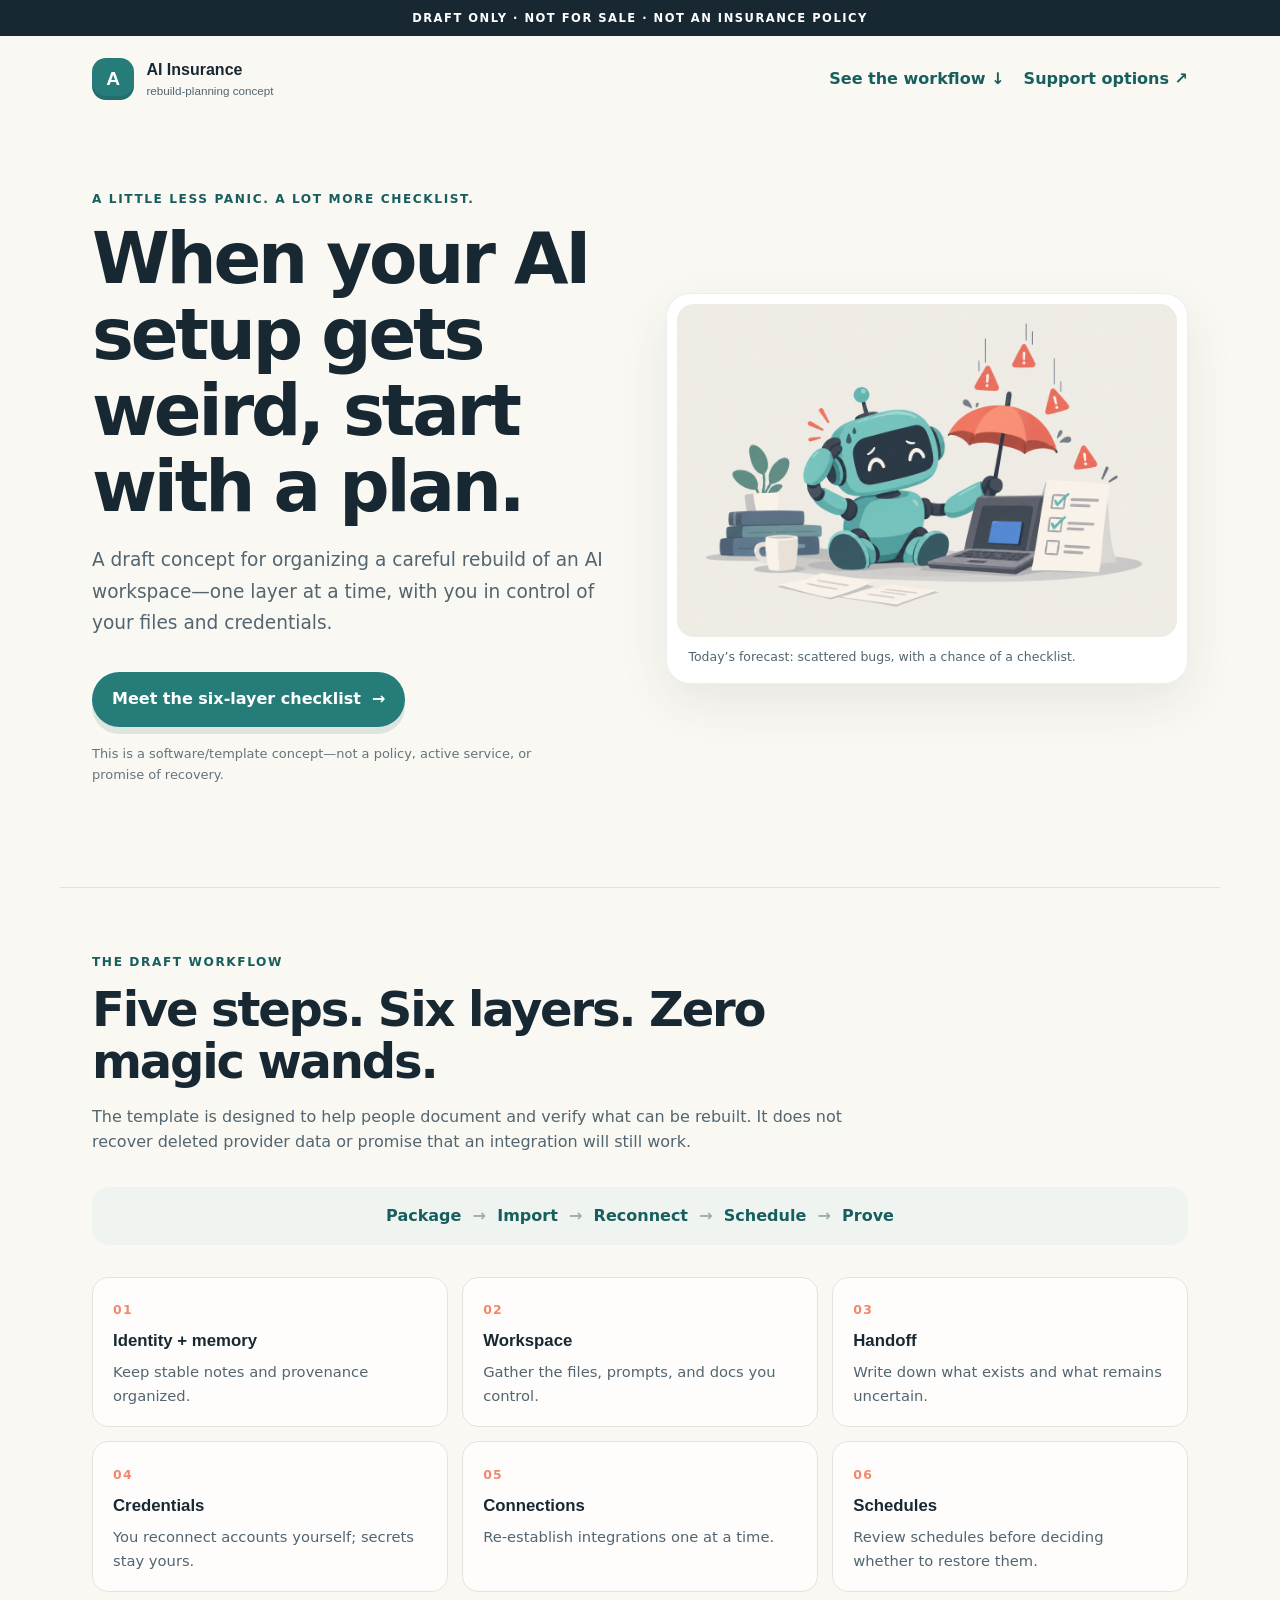
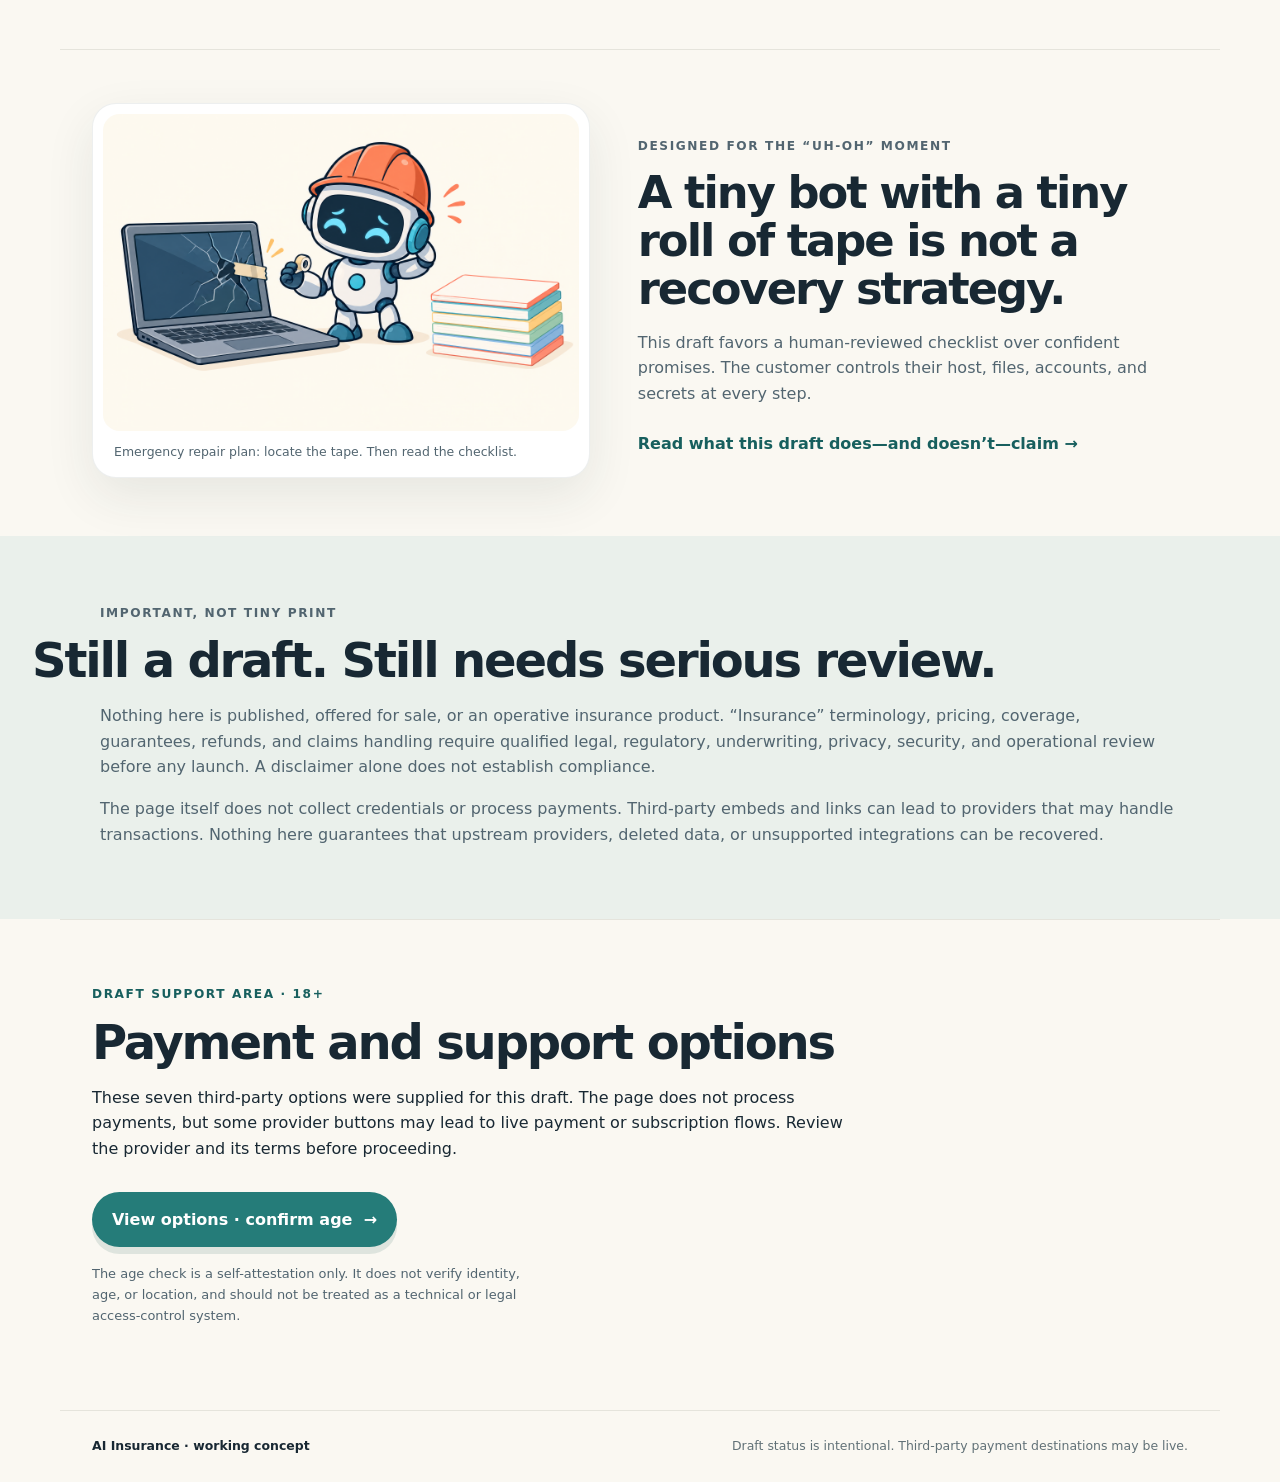
==== site/index.html @ 44a425a3 "Add files via upload" ====
<!doctype html>
<html lang="en">
<head>
  <meta charset="utf-8">
  <meta name="viewport" content="width=device-width, initial-scale=1">
  <meta name="robots" content="noindex, nofollow">
  <meta name="description" content="A draft concept for organizing a careful, customer-controlled AI workspace rebuild.">
  <title>AI Insurance — Rebuild planning draft</title>
  <link rel="icon" href="./assets/favicon.svg" type="image/svg+xml">
  <link rel="stylesheet" href="./styles.css">
</head>
<body>
  <a class="skip-link" href="#main">Skip to content</a>
  <div class="draft-ribbon" role="note">DRAFT ONLY · NOT FOR SALE · NOT AN INSURANCE POLICY</div>
  <header class="site-header">
    <a class="brand" href="#top" aria-label="AI Insurance draft home"><span class="brand-mark" aria-hidden="true">A</span><span>AI Insurance <small>rebuild-planning concept</small></span></a>
    <nav class="header-nav" aria-label="Main navigation">
      <a class="header-link" href="#workflow">See the workflow <span aria-hidden="true">↓</span></a>
      <a class="header-link" href="#support">Support options <span aria-hidden="true">↗</span></a>
    </nav>
  </header>
  <main id="main">
    <section class="hero" id="top">
      <div class="hero-copy">
        <p class="eyebrow">A little less panic. A lot more checklist.</p>
        <h1>When your AI setup gets weird, start with a plan.</h1>
        <p class="lead">A draft concept for organizing a careful rebuild of an AI workspace—one layer at a time, with you in control of your files and credentials.</p>
        <a class="button" href="#workflow">Meet the six-layer checklist <span aria-hidden="true">→</span></a>
        <p class="microcopy">This is a software/template concept—not a policy, active service, or promise of recovery.</p>
      </div>
      <figure class="hero-art">
        <img src="./assets/ai-insurance-bot-bluescreen.png" alt="A mildly flustered little robot protects a laptop from tiny error-message raindrops with an umbrella." width="1200" height="800" fetchpriority="high">
        <figcaption>Today’s forecast: scattered bugs, with a chance of a checklist.</figcaption>
      </figure>
    </section>

    <section class="workflow section" id="workflow">
      <div class="section-heading"><p class="eyebrow">The draft workflow</p><h2>Five steps. Six layers. Zero magic wands.</h2><p>The template is designed to help people document and verify what can be rebuilt. It does not recover deleted provider data or promise that an integration will still work.</p></div>
      <div class="steps" aria-label="Draft workflow steps"><span>Package</span><b aria-hidden="true">→</b><span>Import</span><b aria-hidden="true">→</b><span>Reconnect</span><b aria-hidden="true">→</b><span>Schedule</span><b aria-hidden="true">→</b><span>Prove</span></div>
      <div class="layer-grid">
        <article><span class="number">01</span><h3>Identity + memory</h3><p>Keep stable notes and provenance organized.</p></article>
        <article><span class="number">02</span><h3>Workspace</h3><p>Gather the files, prompts, and docs you control.</p></article>
        <article><span class="number">03</span><h3>Handoff</h3><p>Write down what exists and what remains uncertain.</p></article>
        <article><span class="number">04</span><h3>Credentials</h3><p>You reconnect accounts yourself; secrets stay yours.</p></article>
        <article><span class="number">05</span><h3>Connections</h3><p>Re-establish integrations one at a time.</p></article>
        <article><span class="number">06</span><h3>Schedules</h3><p>Review schedules before deciding whether to restore them.</p></article>
      </div>
    </section>

    <section class="promo section" aria-labelledby="promo-heading">
      <figure class="promo-art"><img src="./assets/ai-insurance-error-umbrella.png" alt="A tiny robot in a hard hat tries to repair a laptop with a comically small piece of tape while blank checklist cards wait nearby." width="1200" height="800" loading="lazy"><figcaption>Emergency repair plan: locate the tape. Then read the checklist.</figcaption></figure>
      <div><p class="eyebrow">Designed for the “uh-oh” moment</p><h2 id="promo-heading">A tiny bot with a tiny roll of tape is not a recovery strategy.</h2><p>This draft favors a human-reviewed checklist over confident promises. The customer controls their host, files, accounts, and secrets at every step.</p><a class="text-link" href="#boundaries">Read what this draft does—and doesn’t—claim <span aria-hidden="true">→</span></a></div>
    </section>

    <section class="boundaries section" id="boundaries">
      <p class="eyebrow">Important, not tiny print</p><h2>Still a draft. Still needs serious review.</h2>
      <p>Nothing here is published, offered for sale, or an operative insurance product. “Insurance” terminology, pricing, coverage, guarantees, refunds, and claims handling require qualified legal, regulatory, underwriting, privacy, security, and operational review before any launch. A disclaimer alone does not establish compliance.</p>
      <p>The page itself does not collect credentials or process payments. Third-party embeds and links can lead to providers that may handle transactions. Nothing here guarantees that upstream providers, deleted data, or unsupported integrations can be recovered.</p>
    </section>

    <section class="support section" id="support" aria-labelledby="support-title">
      <div class="section-heading">
        <p class="eyebrow">Draft support area · 18+</p>
        <h2 id="support-title">Payment and support options</h2>
        <p>These seven third-party options were supplied for this draft. The page does not process payments, but some provider buttons may lead to live payment or subscription flows. Review the provider and its terms before proceeding.</p>
        <button class="button" id="open-age-gate" type="button">View options · confirm age <span aria-hidden="true">→</span></button>
        <p class="microcopy">The age check is a self-attestation only. It does not verify identity, age, or location, and should not be treated as a technical or legal access-control system.</p>
      </div>

      <div id="support-options" hidden aria-labelledby="support-options-heading">
        <h3 class="support-options-heading" id="support-options-heading" tabindex="-1">Available third-party options</h3>
        <p class="support-disclaimer" role="note"><strong>Draft notice:</strong> This project is not for sale and is not an insurance product. The destinations below may be live. No payment has been initiated or tested as part of this draft update.</p>
        <div class="support-card-grid">
          <article class="support-card">
            <h4>PayPal subscription</h4>
            <p>Subscription button supplied for this draft.</p>
            <div id="paypal-button-container-P-4FD24238VX4902214NK2XP2Y" aria-label="PayPal subscription button"></div>
            <p class="provider-status" id="paypal-status" aria-live="polite"></p>
          </article>

          <article class="support-card">
            <h4>GitHub Sponsors</h4>
            <p>Sponsor Git-FED through GitHub.</p>
            <div class="provider-embed" id="github-sponsors-frame"></div>
          </article>

          <article class="support-card">
            <h4>Ko-fi</h4>
            <p>The supplied Ko-fi script adds a floating “Support me” button after you confirm age.</p>
            <p class="provider-status" id="kofi-status" aria-live="polite"></p>
          </article>

          <article class="support-card">
            <h4>Buy Me a Coffee</h4>
            <a href="https://www.buymeacoffee.com/fedpromptly" target="_blank" rel="noopener noreferrer" aria-label="Buy me a book on Buy Me a Coffee">
              <img class="provider-button-image" data-deferred-src="https://img.buymeacoffee.com/button-api/?text=Buy me a book&emoji=📖&slug=fedpromptly&button_colour=FFDD00&font_colour=000000&font_family=Cookie&outline_colour=000000&coffee_colour=ffffff" alt="Buy me a book">
            </a>
          </article>

          <article class="support-card">
            <h4>NOWPayments</h4>
            <p>Cryptocurrency payment link.</p>
            <a href="https://nowpayments.io/payment/?iid=5997958570&source=button" target="_blank" rel="noreferrer noopener" aria-label="Open NOWPayments checkout">
              <img class="provider-button-image nowpayments-image" data-deferred-src="https://nowpayments.io/images/embeds/payments-button-white.svg" alt="Cryptocurrency &amp; Bitcoin payment button by NOWPayments">
            </a>
          </article>

          <article class="support-card">
            <h4>Stripe</h4>
            <p>Stripe buy button supplied for this draft.</p>
            <stripe-buy-button buy-button-id="buy_btn_1UJKaaJaRf233kfWKZ81fcIe" publishable-key="pk_live_51UIdAGJaRf233kfWlFacR31IYVGdjCVAttNFzIgQGXQzrUdc894iJcBqamRZNwF11z2AN5kvjyzitor462f2egVI00UmKj0sd8"></stripe-buy-button>
          </article>

          <article class="support-card support-card-wide">
            <h4>Patreon</h4>
            <p>Patreon checkout URL supplied for this draft.</p>
            <a class="text-link" href="https://www.patreon.com/checkout/16145898/28759937?client_id=yieuxJary8ZL-f8_KU2x6CLgr8nrI8W61ttU1yzFIpPl4KhhtqsjGDWTKdh0e-gx&state=05d4a8d93af762ab4aa99e75678389c6&response_type=code&amt=5.0&pledge_insufficient=True&redirect_uri=https%3A%2F%2Fwww.patreon.com%2Foauth2%2Fbecome-patron%3Fredirect_uri%3Dhttps%253A%252F%252Fgithub.com%252Fsponsors%252Faccounts%252Fpatreon%26client_id%3DyieuxJary8ZL-f8_KU2x6CLgr8nrI8W61ttU1yzFIpPl4KhhtqsjGDWTKdh0e-gx%26min_cents%3D500%26campaign_id%3D16145898%26response_type%3Dcode%26state%3D05d4a8d93af762ab4aa99e75678389c6%26scope%3Didentity%2Bidentity%255Bemail%255D%2Bcampaigns%2Bw%253Acampaigns.webhook%2Bcampaigns.members&start_flow=become_patron&scope=identity+identity%5Bemail%5D+campaigns+w%3Acampaigns.webhook+campaigns.members" target="_blank" rel="noopener noreferrer">Open Patreon checkout <span aria-hidden="true">↗</span></a>
            <p class="provider-note">The supplied checkout URL is preserved unchanged. Its <code>state</code> value may be temporary; verify it before any release.</p>
          </article>
        </div>
      </div>
    </section>
  </main>

  <dialog id="age-gate" class="age-gate" aria-labelledby="age-gate-title" aria-describedby="age-gate-description">
    <form method="dialog" class="age-gate-content">
      <h2 id="age-gate-title">Age confirmation required</h2>
      <p id="age-gate-description">The payment and support area is intended for adults. Confirm that you are 18 or older and legally permitted to view these options where you live. This checkbox is a self-attestation; it does not verify your age or location.</p>
      <label class="age-check">
        <input type="checkbox" id="age-confirmation">
        <span>I confirm I am 18 or older and legally eligible to view these options.</span>
      </label>
      <div class="age-gate-actions">
        <button class="button" id="confirm-age" type="button" disabled>Continue to options</button>
        <button class="gate-cancel" id="cancel-age" type="button">Cancel</button>
      </div>
    </form>
  </dialog>

  <footer class="site-footer"><span>AI Insurance · working concept</span><span>Draft status is intentional. Third-party payment destinations may be live.</span></footer>

  <script>
    (() => {
      const openGateButton = document.getElementById('open-age-gate');
      const gate = document.getElementById('age-gate');
      const ageCheckbox = document.getElementById('age-confirmation');
      const confirmAgeButton = document.getElementById('confirm-age');
      const cancelAgeButton = document.getElementById('cancel-age');
      const supportOptions = document.getElementById('support-options');
      let providersLoaded = false;

      openGateButton.addEventListener('click', () => {
        ageCheckbox.checked = false;
        confirmAgeButton.disabled = true;
        gate.showModal();
      });

      ageCheckbox.addEventListener('change', () => {
        confirmAgeButton.disabled = !ageCheckbox.checked;
      });

      cancelAgeButton.addEventListener('click', () => gate.close());

      confirmAgeButton.addEventListener('click', () => {
        if (!ageCheckbox.checked) return;
        gate.close();
        supportOptions.hidden = false;
        loadProviderAssets();
        document.getElementById('support-options-heading').focus();
      });

      function addScript(id, src, onload) {
        if (document.getElementById(id)) return;
        const script = document.createElement('script');
        script.id = id;
        script.src = src;
        script.async = true;
        if (onload) script.onload = onload;
        script.onerror = () => {
          const status = document.getElementById(id === 'kofi-widget-script' ? 'kofi-status' : 'paypal-status');
          if (status) status.textContent = 'The provider embed could not be loaded. You can try again later.';
        };
        document.body.appendChild(script);
      }

      function loadProviderAssets() {
        if (providersLoaded) return;
        providersLoaded = true;

        document.querySelectorAll('[data-deferred-src]').forEach((asset) => {
          asset.src = asset.dataset.deferredSrc;
          asset.removeAttribute('data-deferred-src');
        });

        const sponsorsFrame = document.createElement('iframe');
        sponsorsFrame.src = 'https://github.com/sponsors/Git-FED/button';
        sponsorsFrame.title = 'Sponsor Git-FED';
        sponsorsFrame.height = '32';
        sponsorsFrame.width = '114';
        sponsorsFrame.style.border = '0';
        sponsorsFrame.style.borderRadius = '6px';
        sponsorsFrame.loading = 'lazy';
        sponsorsFrame.referrerPolicy = 'no-referrer';
        document.getElementById('github-sponsors-frame').appendChild(sponsorsFrame);

        addScript('paypal-sdk-script', 'https://www.paypal.com/sdk/js?client-id=BAA_ndqaWMyQwTnDZ0LXwLQ22jdJo9uxkeXYqmBbF-hD41HMiZ83mvOcx1Kti0b6ZfXfje7Q1ievNaS8Ok&vault=true&intent=subscription', () => {
          if (!window.paypal) return;
          window.paypal.Buttons({
            style: {
              shape: 'rect',
              color: 'gold',
              layout: 'vertical',
              label: 'subscribe'
            },
            createSubscription: (data, actions) => actions.subscription.create({
              plan_id: 'P-4FD24238VX4902214NK2XP2Y',
              quantity: 1
            }),
            onApprove: (data) => {
              document.getElementById('paypal-status').textContent = `Subscription approved. PayPal subscription ID: ${data.subscriptionID}`;
            }
          }).render('#paypal-button-container-P-4FD24238VX4902214NK2XP2Y');
        });

        addScript('stripe-buy-button-script', 'https://js.stripe.com/v3/buy-button.js');

        addScript('kofi-widget-script', 'https://storage.ko-fi.com/cdn/scripts/overlay-widget.js', () => {
          if (!window.kofiWidgetOverlay) return;
          window.kofiWidgetOverlay.draw('fedpromptly', {
            'type': 'floating-chat',
            'floating-chat.donateButton.text': 'Support me',
            'floating-chat.donateButton.background-color': '#00b9fe',
            'floating-chat.donateButton.text-color': '#fff'
          });
        });
      }
    })();
  </script>
</body>
</html>
---- site/styles.css ----
:root{color-scheme:light;--ink:#182833;--muted:#526570;--paper:#faf8f2;--white:#fff;--teal:#257c79;--teal-dark:#175f5e;--coral:#ef886d;--line:#e5e4dc;--soft:#eff4f0;--shadow:0 18px 50px rgba(29,50,55,.09)}
*{box-sizing:border-box}html{scroll-behavior:smooth}body{margin:0;background:var(--paper);color:var(--ink);font-family:'DM Sans',system-ui,-apple-system,BlinkMacSystemFont,'Segoe UI',sans-serif;line-height:1.6}a{color:inherit}.skip-link{position:absolute;left:-9999px;top:8px;background:#fff;padding:.7rem 1rem;z-index:10}.skip-link:focus{left:8px}.draft-ribbon{padding:.55rem 1rem;background:var(--ink);color:#fff;text-align:center;font-size:.72rem;font-weight:700;letter-spacing:.13em}.site-header{max-width:1160px;margin:auto;padding:1.35rem 2rem;display:flex;align-items:center;justify-content:space-between;gap:1rem}.brand{display:flex;align-items:center;gap:.75rem;text-decoration:none;font-family:Manrope,sans-serif;font-weight:800;line-height:1.15}.brand small{display:block;margin-top:.25rem;color:var(--muted);font:500 .73rem 'DM Sans',sans-serif}.brand-mark{display:grid;place-items:center;width:2.65rem;height:2.65rem;border-radius:14px;background:var(--teal);color:#fff;font-size:1.2rem;box-shadow:inset 0 -4px 0 rgba(0,0,0,.1)}.muse-mark{background:var(--coral);color:#3b2926}.header-link,.text-link{color:var(--teal-dark);font-weight:700;text-decoration:none}.header-link:hover,.text-link:hover{text-decoration:underline}.hero,.section{max-width:1160px;margin:0 auto;padding-left:2rem;padding-right:2rem}.hero{display:grid;grid-template-columns:1fr 1fr;gap:3.3rem;align-items:center;padding-top:3.5rem;padding-bottom:5.5rem}.eyebrow{color:var(--teal-dark);font-size:.76rem;font-weight:700;letter-spacing:.13em;text-transform:uppercase}.hero h1,.section h2{font-family:Manrope,system-ui,sans-serif;letter-spacing:-.045em;line-height:1.08}.hero h1{max-width:660px;margin:.7rem 0 1.1rem;font-size:clamp(2.7rem,5.5vw,4.8rem)}.lead{max-width:575px;color:var(--muted);font-size:1.16rem;line-height:1.7}.button{display:inline-flex;gap:.7rem;align-items:center;margin-top:.9rem;padding:.92rem 1.25rem;border-radius:999px;background:var(--teal);color:#fff;text-decoration:none;font-weight:700;box-shadow:0 7px 0 rgba(21,83,79,.12);transition:transform .18s,background .18s}.button:hover{background:var(--teal-dark);transform:translateY(-2px)}.microcopy{max-width:440px;margin-top:1.1rem;color:#65747a;font-size:.81rem}.hero-art,.promo-art{margin:0;padding:.62rem;border:1px solid rgba(26,49,53,.08);border-radius:1.5rem;background:#fff;box-shadow:var(--shadow)}.hero-art img,.promo-art img{display:block;width:100%;height:auto;aspect-ratio:3/2;object-fit:cover;border-radius:1.05rem}.hero-art figcaption,.promo-art figcaption{padding:.65rem .7rem .35rem;color:var(--muted);font-size:.78rem}.section{padding-top:3.3rem;padding-bottom:3.6rem}.workflow{border-top:1px solid var(--line);border-bottom:1px solid var(--line)}.section-heading{max-width:760px;margin-bottom:1.6rem}.section-heading h2,.promo h2,.boundaries h2{margin:.5rem 0 .9rem;font-size:clamp(2rem,4vw,3rem)}.section-heading>p:last-child,.promo p,.boundaries p{color:var(--muted)}.steps{display:flex;flex-wrap:wrap;align-items:center;justify-content:center;gap:.7rem;margin:2rem 0;padding:1rem;border-radius:1rem;background:var(--soft);color:var(--teal-dark);font-weight:700}.steps b{color:#9cadab}.layer-grid{display:grid;grid-template-columns:repeat(3,1fr);gap:.9rem}.layer-grid article{min-height:145px;padding:1.15rem 1.25rem;border:1px solid var(--line);border-radius:1rem;background:rgba(255,255,255,.75)}.number{color:var(--coral);font-size:.78rem;font-weight:800;letter-spacing:.1em}.layer-grid h3{margin:.4rem 0 .35rem;font-family:Manrope,sans-serif;font-size:1.05rem}.layer-grid p{margin:0;color:var(--muted);font-size:.92rem}.promo{display:grid;grid-template-columns:.95fr 1.05fr;gap:3rem;align-items:center}.promo h2{font-size:clamp(1.9rem,3.8vw,2.8rem)}.text-link{display:inline-block;margin-top:.5rem}.boundaries{max-width:100%;padding-top:3.5rem;padding-bottom:3.5rem;background:#eaf0eb}.boundaries>*{max-width:1080px;margin-left:auto;margin-right:auto}.boundaries p{max-width:1080px}.site-footer{display:flex;justify-content:space-between;gap:1rem;max-width:1160px;margin:auto;padding:1.6rem 2rem;color:#617177;font-size:.78rem}.site-footer span:first-child{font-weight:700;color:var(--ink)}
@media(max-width:780px){.site-header{padding:1rem 1.2rem}.hero,.promo{grid-template-columns:1fr;gap:1.8rem}.hero{padding:2.5rem 1.2rem 3.4rem}.section{padding-left:1.2rem;padding-right:1.2rem}.layer-grid{grid-template-columns:repeat(2,1fr)}.promo{padding-top:2.8rem;padding-bottom:2.8rem}.promo-art{order:2}.boundaries{padding-top:2.7rem;padding-bottom:2.7rem}.site-footer{padding:1.4rem 1.2rem;flex-direction:column}.header-link{font-size:.85rem}}
@media(max-width:480px){.draft-ribbon{font-size:.62rem;letter-spacing:.08em}.brand{font-size:.92rem}.brand-mark{width:2.35rem;height:2.35rem}.hero h1{font-size:2.75rem}.layer-grid{grid-template-columns:1fr}.steps{justify-content:flex-start;gap:.45rem;font-size:.87rem}.steps b{font-size:.75rem}.section-heading h2,.promo h2,.boundaries h2{font-size:2rem}}
@media(prefers-reduced-motion:reduce){html{scroll-behavior:auto}*,*::before,*::after{transition:none!important}}


/* Age-gated third-party support area */
.header-nav{display:flex;align-items:center;gap:1.2rem;flex-wrap:wrap}.support{border-top:1px solid var(--line);border-bottom:1px solid var(--line)}.support .section-heading{max-width:780px}.support .section-heading .button{border:0;cursor:pointer;font:inherit;font-weight:700}.support-options-heading{margin:2.2rem 0 .8rem;font-family:Manrope,system-ui,sans-serif;font-size:1.45rem;letter-spacing:-.025em}.support-disclaimer{margin:0 0 1.2rem;padding:1rem 1.1rem;border:1px solid #e7c49a;border-radius:.8rem;background:#fff8eb;color:#66533a;font-size:.91rem}.support-card-grid{display:grid;grid-template-columns:repeat(2,minmax(0,1fr));gap:1rem}.support-card{min-width:0;padding:1.25rem;border:1px solid var(--line);border-radius:1rem;background:rgba(255,255,255,.82);box-shadow:0 8px 24px rgba(29,50,55,.045)}.support-card h4{margin:0 0 .4rem;font-family:Manrope,system-ui,sans-serif;font-size:1.1rem}.support-card p{margin:.35rem 0 .75rem;color:var(--muted);font-size:.92rem}.support-card-wide{grid-column:1/-1}.provider-embed{min-height:2rem}.provider-button-image{display:block;width:auto;max-width:100%;height:auto;min-height:32px;object-fit:contain}.nowpayments-image{width:220px;max-width:100%}.provider-status:empty{display:none}.provider-note{font-size:.82rem!important}.support-card code{overflow-wrap:anywhere}.age-gate{width:min(92vw,31rem);max-width:calc(100% - 2rem);padding:0;border:1px solid rgba(24,40,51,.14);border-radius:1.15rem;background:var(--paper);color:var(--ink);box-shadow:0 24px 70px rgba(20,34,40,.32)}.age-gate::backdrop{background:rgba(18,30,36,.68);backdrop-filter:blur(3px)}.age-gate-content{padding:1.6rem}.age-gate h2{margin:0 0 .7rem;font-family:Manrope,system-ui,sans-serif;font-size:1.55rem;letter-spacing:-.035em;line-height:1.15}.age-gate-content>p{margin:0 0 1rem;color:var(--muted);font-size:.94rem;line-height:1.55}.age-check{display:flex;align-items:flex-start;gap:.7rem;margin:1rem 0 1.25rem;padding:.9rem;border:1px solid var(--line);border-radius:.8rem;background:#fff;font-size:.9rem;line-height:1.45;cursor:pointer}.age-check input{width:1.1rem;height:1.1rem;flex:0 0 auto;margin:.1rem 0 0;accent-color:var(--teal)}.age-gate-actions{display:flex;flex-wrap:wrap;align-items:center;gap:.8rem}.age-gate-actions .button{margin:0;border:0;cursor:pointer;font:inherit;font-weight:700}.age-gate-actions .button:disabled{opacity:.45;cursor:not-allowed;transform:none}.gate-cancel{padding:.75rem 1rem;border:1px solid var(--line);border-radius:999px;background:transparent;color:var(--muted);font:inherit;font-weight:600;cursor:pointer}.gate-cancel:hover{background:var(--soft);color:var(--ink)}.age-gate button:focus-visible,.age-check input:focus-visible,.support a:focus-visible{outline:3px solid #155e5c;outline-offset:3px}#support-options[hidden]{display:none!important}
@media(max-width:780px){.header-nav{gap:.75rem}.support-card-grid{grid-template-columns:1fr}.support-card-wide{grid-column:auto}}
@media(max-width:480px){.header-nav{gap:.35rem;flex-direction:column;align-items:flex-end}.support-options-heading{font-size:1.25rem}.age-gate-content{padding:1.25rem}.age-gate-actions{align-items:stretch;flex-direction:column}.age-gate-actions .button,.gate-cancel{width:100%}}
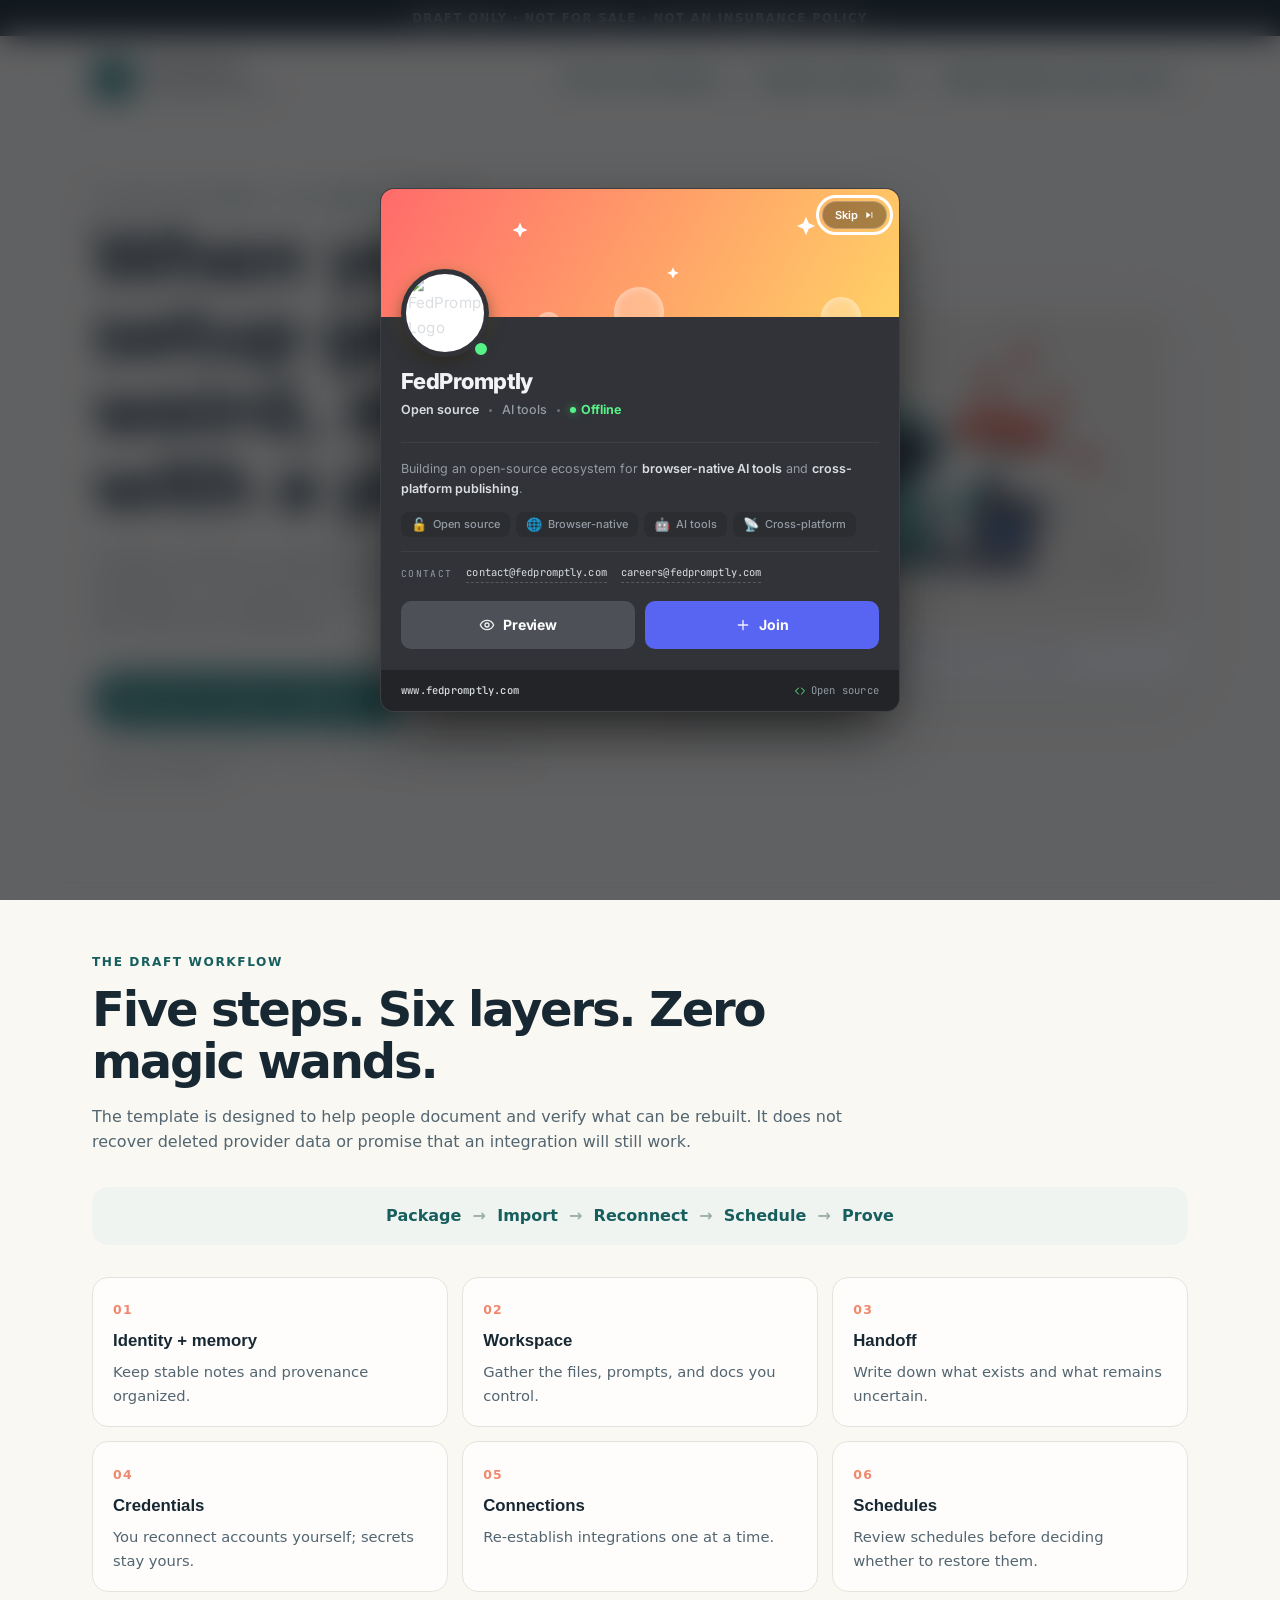
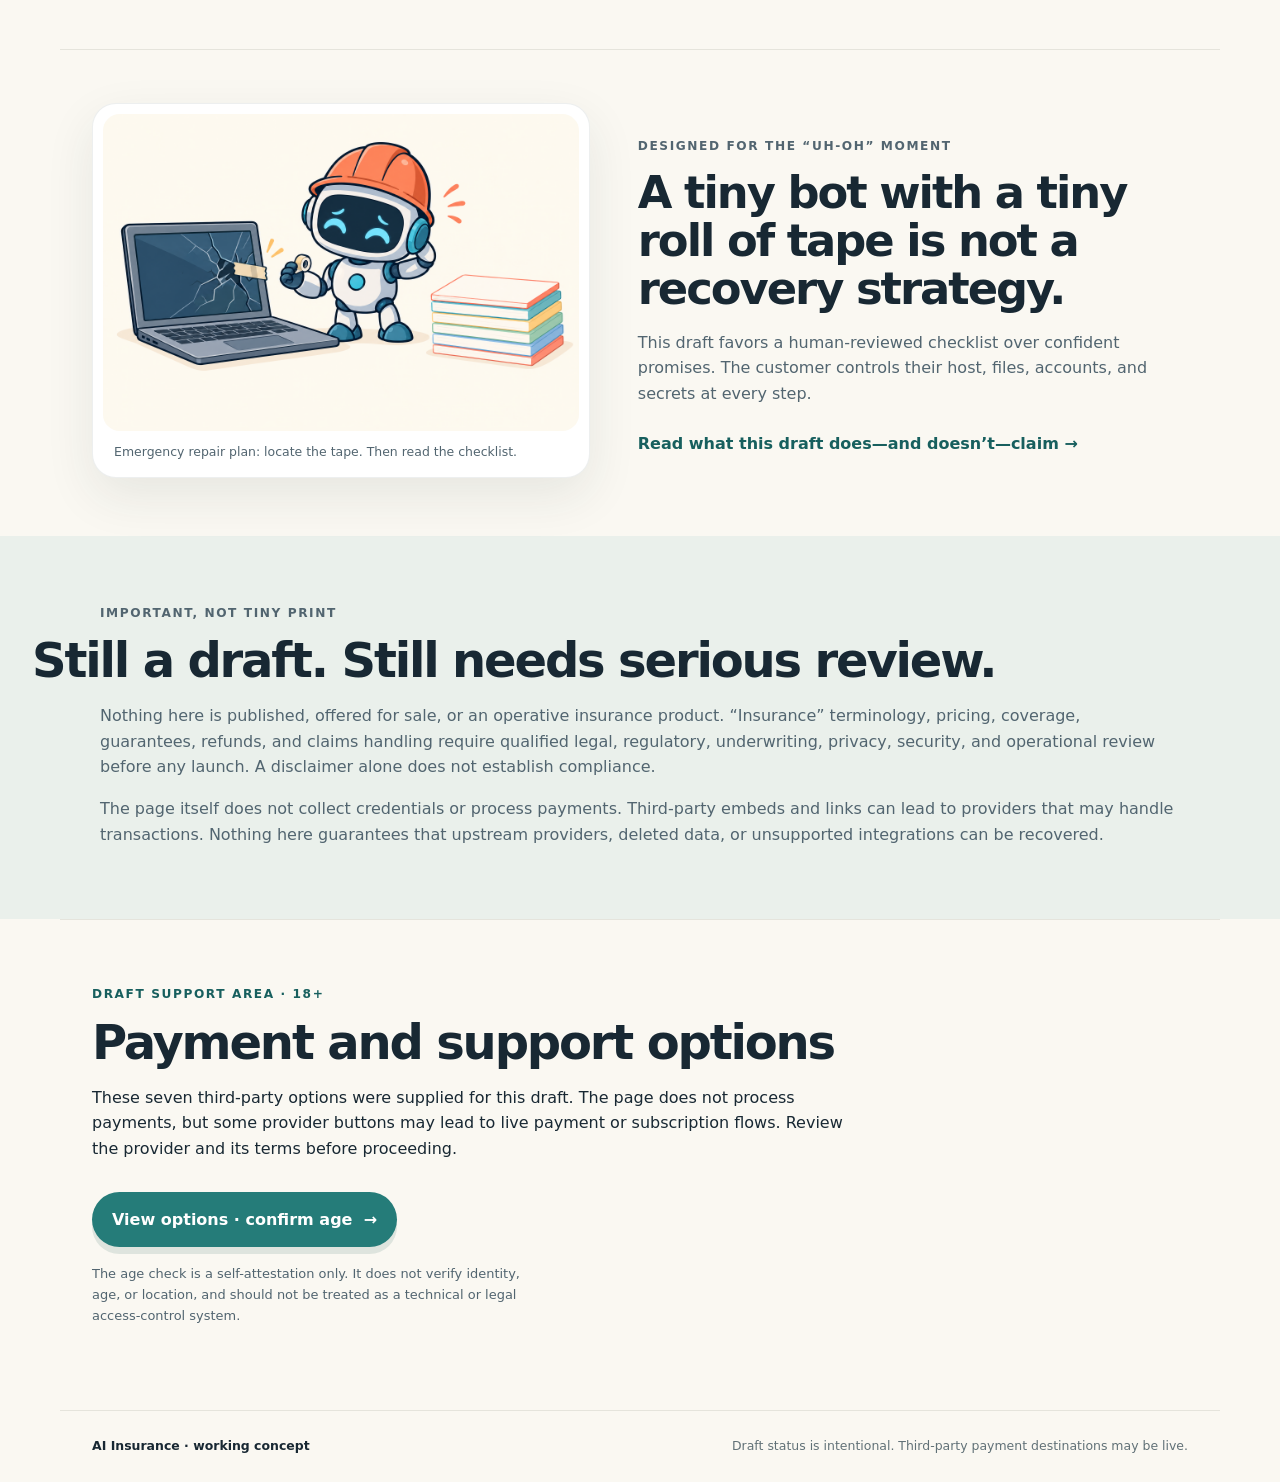
==== commit e6642f26: "Add files via upload" ====
--- a/site/index.html
+++ b/site/index.html
@@ -8,6 +8,10 @@
   <title>AI Insurance — Rebuild planning draft</title>
   <link rel="icon" href="./assets/favicon.svg" type="image/svg+xml">
   <link rel="stylesheet" href="./styles.css">
+  <link rel="preconnect" href="https://fonts.googleapis.com">
+  <link rel="preconnect" href="https://fonts.gstatic.com" crossorigin>
+  <link href="https://fonts.googleapis.com/css2?family=Inter:wght@400;500;600;700;800&family=JetBrains+Mono:wght@500&display=swap" rel="stylesheet">
+  <link rel="stylesheet" href="./fedpromptly-overlay.css">
 </head>
 <body>
   <a class="skip-link" href="#main">Skip to content</a>
@@ -17,6 +21,7 @@
     <nav class="header-nav" aria-label="Main navigation">
       <a class="header-link" href="#workflow">See the workflow <span aria-hidden="true">↓</span></a>
       <a class="header-link" href="#support">Support options <span aria-hidden="true">↗</span></a>
+      <a class="header-link" href="./fedpromptly.html">FedPromptly social invite <span aria-hidden="true">↗</span></a>
     </nav>
   </header>
   <main id="main">
@@ -121,6 +126,86 @@
       </div>
     </section>
   </main>
+
+
+
+  <dialog id="fedpromptly-overlay" aria-labelledby="fedpromptly-title" aria-describedby="fedpromptly-description" tabindex="-1">
+    <article aria-label="FedPromptly social invite" class="discord-card">
+<!-- PLAYFUL ANIMATED BANNER -->
+<div class="banner">
+<!-- SKIP BUTTON -->
+<button aria-label="Skip the invite and continue to the AI Insurance page" class="skip-btn" id="fedpromptly-dismiss" type="button">
+        Skip
+        <svg viewbox="0 0 24 24"><path d="M5.5 4.5l10 7.5-10 7.5v-15zM18 5v14h2V5h-2z"></path></svg>
+</button>
+<div class="bubble b1"></div>
+<div class="bubble b2"></div>
+<div class="bubble b3"></div>
+<div class="bubble b4"></div>
+<div class="bubble b5"></div>
+<svg class="sparkle s1" viewbox="0 0 24 24"><path d="M12 2l3 7 7 3-7 3-3 7-3-7-7-3 7-3z"></path></svg>
+<svg class="sparkle s2" viewbox="0 0 24 24"><path d="M12 2l3 7 7 3-7 3-3 7-3-7-7-3 7-3z"></path></svg>
+<svg class="sparkle s3" viewbox="0 0 24 24"><path d="M12 2l3 7 7 3-7 3-3 7-3-7-7-3 7-3z"></path></svg>
+</div>
+<div class="icon-wrap">
+<div class="server-icon">
+<img alt="FedPromptly Logo" src="https://i.ibb.co/67vXcRnx/icon.png"/>
+</div>
+<div class="online-dot" title="Online"></div>
+</div>
+<header class="card-header">
+<h1 class="server-name" id="fedpromptly-title">FedPromptly</h1>
+<div class="stats">
+<span class="tag">Open source</span>
+<i></i>
+<span>AI tools</span>
+<i></i>
+<span id="discord-online">Loading...</span>
+</div>
+</header>
+<div class="card-body">
+<p class="description" id="fedpromptly-description">
+        Building an open-source ecosystem for <strong>browser-native AI tools</strong> and <strong>cross-platform publishing</strong>.
+      </p>
+<div class="features">
+<span class="pill"><span class="emoji">🔓</span> Open source</span>
+<span class="pill"><span class="emoji">🌐</span> Browser-native</span>
+<span class="pill"><span class="emoji">🤖</span> AI tools</span>
+<span class="pill"><span class="emoji">📡</span> Cross-platform</span>
+</div>
+<div class="contacts">
+<span class="label">Contact</span>
+<a href="mailto:contact@fedpromptly.com">contact@fedpromptly.com</a>
+<a href="mailto:careers@fedpromptly.com">careers@fedpromptly.com</a>
+</div>
+<!-- BUTTON GROUP -->
+<div class="action-buttons">
+<!-- Preview Button (Secondary) -->
+<a class="btn preview-btn" href="https://www.fedpromptly.com/social" rel="noopener" target="_blank">
+<svg aria-hidden="true" fill="none" stroke="currentColor" stroke-linecap="round" stroke-linejoin="round" stroke-width="2" viewbox="0 0 24 24">
+<path d="M2 12s3-7 10-7 10 7 10 7-3 7-10 7-10-7-10-7Z"></path>
+<circle cx="12" cy="12" r="3"></circle>
+</svg>
+          Preview
+        </a>
+<!-- Join Button (Primary) -->
+<a class="btn join-btn" href="https://discord.com/invite/Jm4XStx4Pf" rel="noopener" target="_blank">
+<svg aria-hidden="true" fill="none" stroke="currentColor" stroke-linecap="round" stroke-linejoin="round" stroke-width="2" viewbox="0 0 24 24">
+<path d="M12 5v14M5 12h14"></path>
+</svg>
+          Join
+        </a>
+</div>
+</div>
+<footer class="card-footer">
+<a class="domain" href="https://www.fedpromptly.com" rel="noopener" target="_blank">www.fedpromptly.com</a>
+<span class="badge">
+<svg aria-hidden="true" viewbox="0 0 24 24"><path d="m9 18-6-6 6-6"></path><path d="m15 6 6 6-6 6"></path></svg>
+        Open source
+      </span>
+</footer>
+</article>
+  </dialog>
 
   <dialog id="age-gate" class="age-gate" aria-labelledby="age-gate-title" aria-describedby="age-gate-description">
     <form method="dialog" class="age-gate-content">
@@ -236,5 +321,43 @@
       }
     })();
   </script>
+
+  <script>
+    (() => {
+      const overlay = document.getElementById('fedpromptly-overlay');
+      const dismissButton = document.getElementById('fedpromptly-dismiss');
+      const pageBrand = document.querySelector('.site-header .brand');
+      const onlineStatus = document.getElementById('discord-online');
+
+      function closeOverlay() {
+        if (typeof overlay.close === 'function' && overlay.open) overlay.close();
+        else overlay.removeAttribute('open');
+      }
+
+      overlay.addEventListener('close', () => {
+        if (pageBrand) pageBrand.focus({ preventScroll: true });
+      });
+      dismissButton.addEventListener('click', closeOverlay);
+      overlay.addEventListener('click', (event) => {
+        if (event.target === overlay) closeOverlay();
+      });
+
+      if (typeof overlay.showModal === 'function') overlay.showModal();
+      else overlay.setAttribute('open', '');
+
+      async function updateOnlineStatus() {
+        try {
+          const response = await fetch('https://discord.com/api/guilds/1400235929154879490/widget.json');
+          if (!response.ok) throw new Error(`HTTP ${response.status}`);
+          const data = await response.json();
+          onlineStatus.textContent = `${data.presence_count} Online`;
+        } catch (error) {
+          onlineStatus.textContent = 'Offline';
+        }
+      }
+      updateOnlineStatus();
+    })();
+  </script>
+
 </body>
 </html>
--- a/site/fedpromptly-overlay.css
+++ b/site/fedpromptly-overlay.css
@@ -0,0 +1,323 @@
+#fedpromptly-overlay, #fedpromptly-overlay * {box-sizing: border-box; margin: 0; padding: 0;}
+#fedpromptly-overlay {--bg-deep: #1e1f22;
+    --bg-mid: #2b2d31;
+    --bg-surface: #313338;
+    --bg-float: #232428;
+    --text-normal: #dbdee1;
+    --text-header: #f2f3f5;
+    --text-muted: #949ba4;
+    --blurple: #5865f2;
+    --blurple-hover: #4752c4;
+    --green: #57f287;
+    --border: rgba(255,255,255,0.06);
+    --card-radius: 14px;
+    --banner-h: 128px;
+    --icon-size: 88px;}
+#fedpromptly-overlay {display: flex;
+    align-items: center;
+    justify-content: center;
+    min-height: 100vh;
+    padding: 24px;
+    
+    
+    background: rgba(15, 16, 20, 0.65); 
+    
+    
+    backdrop-filter: blur(16px);
+    -webkit-backdrop-filter: blur(16px); 
+    
+    font-family: "Inter", ui-sans-serif, system-ui, -apple-system, sans-serif;
+    color: var(--text-normal);
+    -webkit-font-smoothing: antialiased;}
+#fedpromptly-overlay .discord-card {width: min(94vw, 520px);
+    background: var(--bg-surface);
+    border: 1px solid var(--border);
+    border-radius: var(--card-radius);
+    overflow: hidden;
+    box-shadow:
+      0 24px 60px -12px rgba(0,0,0,0.75),
+      inset 0 1px 0 rgba(255,255,255,0.04);
+    position: relative;}
+#fedpromptly-overlay .banner {height: var(--banner-h);
+    position: relative;
+    background: linear-gradient(120deg, #FF6B6B, #FFD166, #B388FF, #FF6B6B);
+    background-size: 300% 300%;
+    animation: bgShift 8s ease-in-out infinite;
+    overflow: hidden;}
+#fedpromptly-overlay .skip-btn {position: absolute;
+    top: 12px;
+    right: 12px;
+    z-index: 10;
+    display: inline-flex;
+    align-items: center;
+    gap: 6px;
+    padding: 6px 12px;
+    background: rgba(0, 0, 0, 0.35);
+    border: 1px solid rgba(255, 255, 255, 0.25);
+    border-radius: 20px;
+    color: #fff;
+    font-family: "Inter", sans-serif;
+    font-size: 11px;
+    font-weight: 600;
+    text-decoration: none;
+    backdrop-filter: blur(4px);
+    transition: background 0.2s, border-color 0.2s;}
+#fedpromptly-overlay .skip-btn:hover {background: rgba(0, 0, 0, 0.6);
+    border-color: rgba(255, 255, 255, 0.5);}
+#fedpromptly-overlay .skip-btn svg {width: 10px;
+    height: 10px;
+    fill: currentColor;}
+#fedpromptly-overlay .bubble {position: absolute;
+    bottom: -20px;
+    border-radius: 50%;
+    background: rgba(255, 255, 255, 0.25);
+    box-shadow: inset 0 0 10px rgba(255, 255, 255, 0.5);
+    backdrop-filter: blur(2px);
+    animation: floatUp linear infinite;}
+#fedpromptly-overlay .b1 {width: 30px; height: 30px; left: 15%; animation-duration: 4s; animation-delay: 0s;}
+#fedpromptly-overlay .b2 {width: 50px; height: 50px; left: 45%; animation-duration: 6s; animation-delay: 1s;}
+#fedpromptly-overlay .b3 {width: 20px; height: 20px; left: 75%; animation-duration: 5s; animation-delay: 2s;}
+#fedpromptly-overlay .b4 {width: 40px; height: 40px; left: 85%; animation-duration: 7s; animation-delay: 0.5s;}
+#fedpromptly-overlay .b5 {width: 25px; height: 25px; left: 30%; animation-duration: 4.5s; animation-delay: 3s;}
+#fedpromptly-overlay .sparkle {position: absolute;
+    fill: #FFF;
+    animation: twinkle ease-in-out infinite;}
+#fedpromptly-overlay .s1 {width: 18px; height: 18px; top: 25%; left: 25%; animation-duration: 2.5s;}
+#fedpromptly-overlay .s2 {width: 14px; height: 14px; top: 60%; left: 55%; animation-duration: 3s; animation-delay: 0.8s;}
+#fedpromptly-overlay .s3 {width: 22px; height: 22px; top: 20%; left: 80%; animation-duration: 2.8s; animation-delay: 1.5s;}
+@keyframes bgShift {
+    0%   { background-position: 0% 50%; }
+    50%  { background-position: 100% 50%; }
+    100% { background-position: 0% 50%; }
+  }
+@keyframes floatUp {
+    0% { transform: translateY(0) scale(1); opacity: 0; }
+    20% { opacity: 0.8; }
+    100% { transform: translateY(-140px) scale(1.2); opacity: 0; }
+  }
+@keyframes twinkle {
+    0%, 100% { transform: scale(0.5) rotate(0deg); opacity: 0.3; }
+    50% { transform: scale(1.2) rotate(45deg); opacity: 1; filter: drop-shadow(0 0 6px #FFF); }
+  }
+#fedpromptly-overlay .icon-wrap {position: absolute;
+    left: 20px;
+    top: calc(var(--banner-h) - 48px);
+    z-index: 5;
+    width: var(--icon-size);
+    height: var(--icon-size);}
+#fedpromptly-overlay .icon-wrap::before {content: "";
+    position: absolute;
+    inset: -12px;
+    border-radius: 50%;
+    background: radial-gradient(circle, rgba(255, 209, 102, 0.7) 0%, transparent 65%);
+    filter: blur(8px);
+    z-index: 0;
+    animation: pulseIcon 2s ease-in-out infinite alternate;}
+@keyframes pulseIcon {
+    0% { transform: scale(0.9); opacity: 0.6; }
+    100% { transform: scale(1.15); opacity: 1; }
+  }
+#fedpromptly-overlay .server-icon {width: 100%;
+    height: 100%;
+    border-radius: 50%;
+    border: 5px solid var(--bg-surface);
+    background: #ffffff; 
+    display: grid;
+    place-items: center;
+    box-shadow: 0 6px 16px rgba(0,0,0,0.45);
+    position: relative;
+    z-index: 1;
+    overflow: hidden;}
+#fedpromptly-overlay .server-icon img {width: 100%;
+    height: 100%;
+    object-fit: cover;
+    transform: scale(0.95);}
+#fedpromptly-overlay .online-dot {position: absolute;
+    right: -2px;
+    bottom: -2px;
+    width: 20px;
+    height: 20px;
+    border-radius: 50%;
+    background: var(--green);
+    border: 4px solid var(--bg-surface);
+    z-index: 6;}
+#fedpromptly-overlay .card-header {padding: 52px 20px 18px;
+    background: var(--bg-surface);
+    position: relative;}
+#fedpromptly-overlay .server-name {font-size: 22px;
+    font-weight: 800;
+    letter-spacing: -0.025em;
+    color: var(--text-header);
+    line-height: 1.15;}
+#fedpromptly-overlay .stats {display: flex;
+    align-items: center;
+    gap: 10px;
+    margin-top: 6px;
+    font-size: 12.5px;
+    color: var(--text-muted);
+    font-weight: 500;}
+#fedpromptly-overlay .stats i {width: 3px;
+    height: 3px;
+    border-radius: 50%;
+    background: var(--text-muted);
+    display: inline-block;
+    opacity: 0.6;}
+#fedpromptly-overlay .stats .tag {color: var(--text-normal); font-weight: 600;}
+#fedpromptly-overlay #discord-online {color: var(--green);
+    font-weight: 700;
+    display: inline-flex;
+    align-items: center;
+    gap: 5px;}
+#fedpromptly-overlay #discord-online::before {content: "";
+    width: 6px;
+    height: 6px;
+    border-radius: 50%;
+    background: var(--green);
+    box-shadow: 0 0 8px rgba(87, 242, 135, 0.6);
+    animation: pulseDot 2s infinite;}
+@keyframes pulseDot {
+    0%, 100% { opacity: 1; }
+    50% { opacity: 0.4; }
+  }
+#fedpromptly-overlay .card-body {padding: 0 20px 20px;}
+#fedpromptly-overlay .description {font-size: 12.5px;
+    line-height: 1.55;
+    color: var(--text-muted);
+    border-top: 1px solid var(--border);
+    padding-top: 16px;
+    margin-top: 4px;}
+#fedpromptly-overlay .description strong {color: var(--text-normal); font-weight: 600;}
+#fedpromptly-overlay .features {display: flex;
+    flex-wrap: wrap;
+    gap: 6px;
+    margin-top: 14px;}
+#fedpromptly-overlay .pill {display: inline-flex;
+    align-items: center;
+    gap: 6px;
+    padding: 6px 10px;
+    border-radius: 8px;
+    background: var(--bg-mid);
+    font-size: 11px;
+    font-weight: 500;
+    color: var(--text-muted);
+    line-height: 1;}
+#fedpromptly-overlay .pill .emoji {font-size: 13px; line-height: 1; filter: saturate(0.85);}
+#fedpromptly-overlay .contacts {display: flex;
+    flex-wrap: wrap;
+    align-items: center;
+    gap: 8px 14px;
+    margin-top: 14px;
+    padding-top: 12px;
+    border-top: 1px solid var(--border);
+    font-family: "JetBrains Mono", "SF Mono", Menlo, monospace;
+    font-size: 10.5px;
+    letter-spacing: 0.01em;}
+#fedpromptly-overlay .contacts .label {color: var(--text-muted);
+    text-transform: uppercase;
+    letter-spacing: 0.14em;
+    font-size: 9.5px;}
+#fedpromptly-overlay .contacts a {color: var(--text-normal);
+    text-decoration: none;
+    border-bottom: 1px dashed rgba(219,222,225,0.22);
+    padding-bottom: 1px;
+    transition: color .18s, border-color .18s;}
+#fedpromptly-overlay .contacts a:hover {color: #fff; border-color: var(--blurple);}
+#fedpromptly-overlay .action-buttons {display: flex;
+    gap: 10px;
+    margin-top: 18px;}
+#fedpromptly-overlay .btn {display: flex;
+    align-items: center;
+    justify-content: center;
+    gap: 8px;
+    flex: 1;
+    padding: 13px 16px;
+    border-radius: 10px;
+    font-family: "Inter", sans-serif;
+    font-weight: 700;
+    font-size: 14px;
+    letter-spacing: -0.005em;
+    text-decoration: none;
+    transition: background .18s ease, transform .18s ease;
+    border: none;
+    cursor: pointer;}
+#fedpromptly-overlay .btn svg {width: 16px;
+    height: 16px;
+    opacity: 0.9;}
+#fedpromptly-overlay .preview-btn {background: #4e5058;
+    color: #fff;}
+#fedpromptly-overlay .preview-btn:hover {background: #6d6f78;
+    transform: translateY(-1px);}
+#fedpromptly-overlay .join-btn {background: var(--blurple);
+    color: #fff;}
+#fedpromptly-overlay .join-btn:hover {background: var(--blurple-hover);
+    transform: translateY(-1px);}
+#fedpromptly-overlay .card-footer {display: flex;
+    align-items: center;
+    justify-content: space-between;
+    padding: 12px 20px;
+    background: var(--bg-float);
+    border-top: 1px solid var(--border);
+    font-size: 10.5px;
+    color: var(--text-muted);
+    font-family: "JetBrains Mono", "SF Mono", Menlo, monospace;
+    letter-spacing: 0.02em;}
+#fedpromptly-overlay .card-footer .domain {color: var(--text-normal);
+    font-weight: 500;
+    text-decoration: none;}
+#fedpromptly-overlay .card-footer .domain:hover {color: #fff;}
+#fedpromptly-overlay .badge {display: inline-flex;
+    align-items: center;
+    gap: 5px;
+    color: var(--text-muted);}
+#fedpromptly-overlay .badge svg {width: 12px;
+    height: 12px;
+    stroke: var(--green);
+    fill: none;
+    stroke-width: 2;
+    stroke-linecap: round;
+    stroke-linejoin: round;}
+@media (max-width: 420px) {
+#fedpromptly-overlay {--banner-h: 108px; --icon-size: 76px;}
+#fedpromptly-overlay .icon-wrap {left: 16px; top: calc(var(--banner-h) - 42px);}
+#fedpromptly-overlay .online-dot {width: 18px; height: 18px; border-width: 3.5px;}
+#fedpromptly-overlay .card-header {padding: 46px 16px 14px;}
+#fedpromptly-overlay .server-name {font-size: 19px;}
+#fedpromptly-overlay .card-body {padding: 0 16px 16px;}
+#fedpromptly-overlay .card-footer {padding: 10px 16px;}
+#fedpromptly-overlay .b1 {left: 10%;}
+#fedpromptly-overlay .b4 {left: 90%;}
+#fedpromptly-overlay .action-buttons {flex-direction: column;}
+}
+@media (prefers-reduced-motion: reduce) {
+#fedpromptly-overlay .banner,
+#fedpromptly-overlay .bubble,
+#fedpromptly-overlay .sparkle,
+#fedpromptly-overlay .icon-wrap::before,
+#fedpromptly-overlay #discord-online::before {animation: none !important;}
+}
+
+/* Native modal sizing and the transparent frosted overlay treatment. */
+#fedpromptly-overlay {
+  position: fixed;
+  inset: 0;
+  width: 100vw;
+  height: 100vh;
+  height: 100dvh;
+  max-width: none;
+  max-height: none;
+  margin: 0;
+  padding: 24px;
+  border: 0;
+  overflow: auto;
+  outline: none;
+  background: rgba(15, 16, 20, 0.65);
+  color: var(--text-normal);
+  backdrop-filter: blur(16px);
+  -webkit-backdrop-filter: blur(16px);
+}
+
+#fedpromptly-overlay::backdrop { background: transparent; }
+#fedpromptly-overlay .skip-btn { appearance: none; cursor: pointer; }
+#fedpromptly-overlay a:focus-visible,
+#fedpromptly-overlay button:focus-visible { outline: 3px solid #ffffff; outline-offset: 3px; }
+#fedpromptly-overlay:not([open]) { display: none; }
